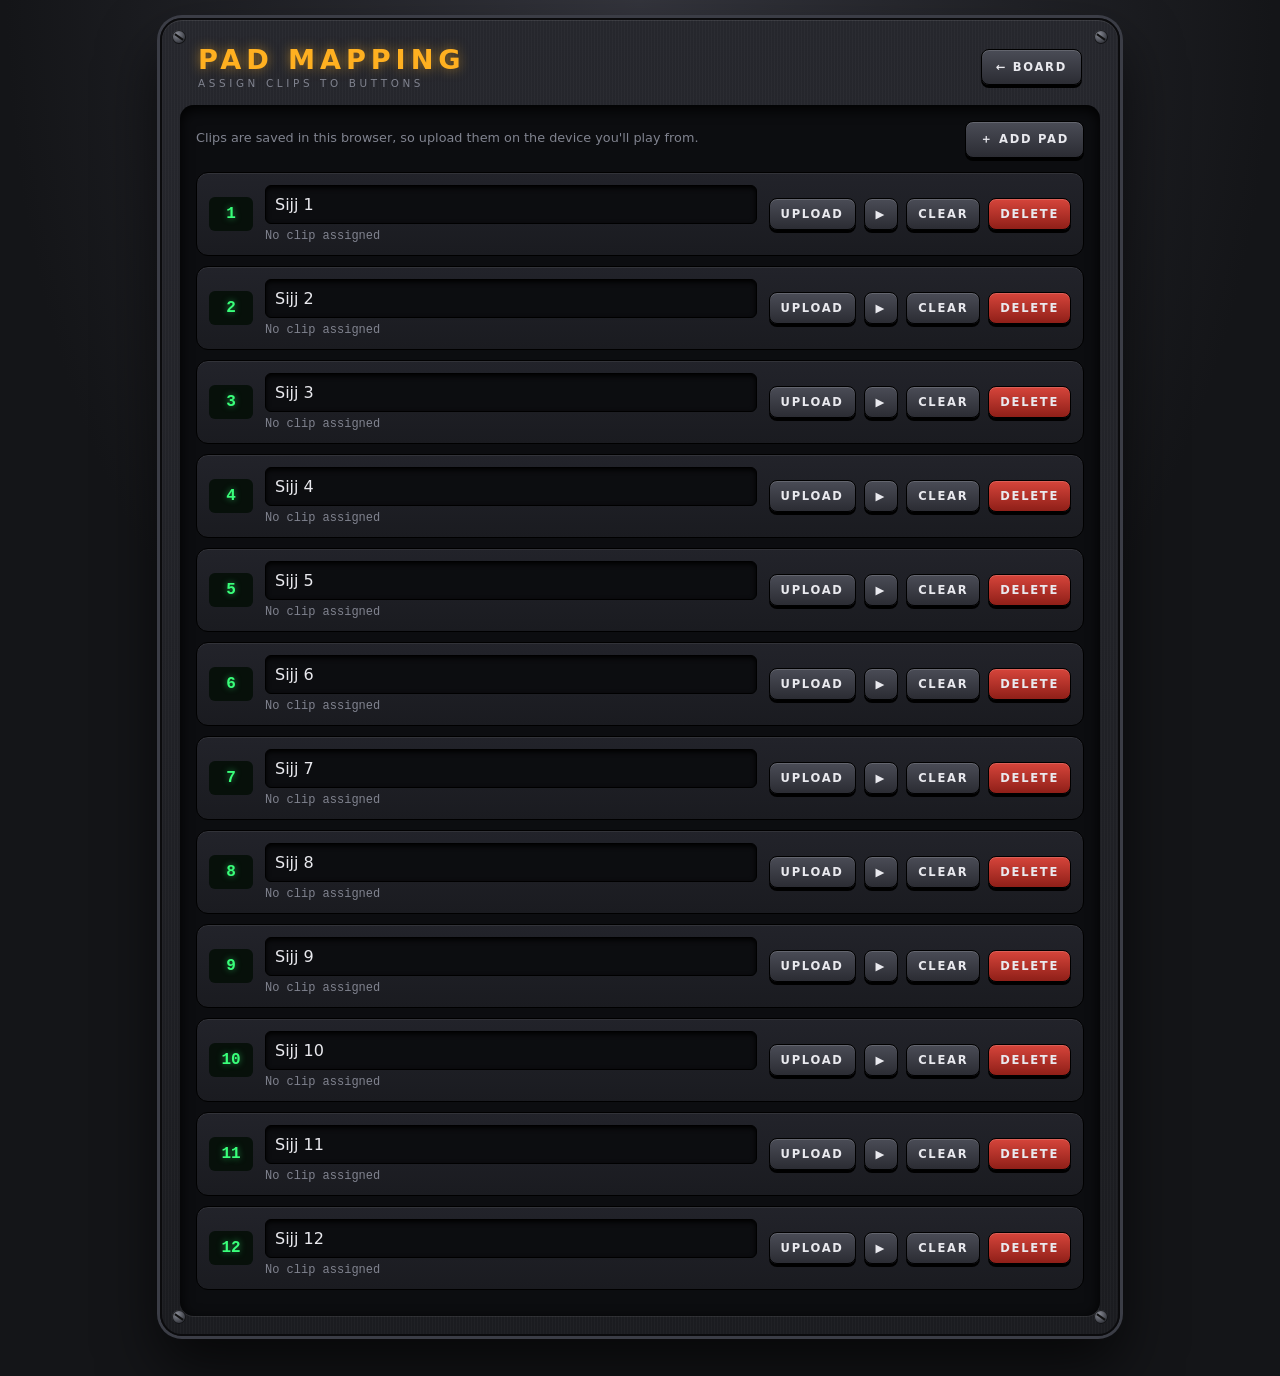
==== admin.html @ e49cce56 "Restyle as a hardware soundboard: rubber pads, LEDs, level meter, keyboard shortcuts Co-Authored-By:" ====
<!doctype html>
<html lang="en">
<head>
<meta charset="utf-8">
<meta name="viewport" content="width=device-width,initial-scale=1">
<title>Edit Sijj Soundboard</title>
<link rel="stylesheet" href="style.css">
</head>
<body>
<div class="deck">
  <i class="screw tl"></i><i class="screw tr"></i><i class="screw bl"></i><i class="screw br"></i>
  <div class="top">
    <div class="brand"><h1>Pad Mapping</h1><small>Assign clips to buttons</small></div>
    <div class="ctrl"><a class="btn-hw" href="index.html">← Board</a></div>
  </div>
  <div class="well">
    <div class="toolbar">
      <p class="note">Clips are saved in this browser, so upload them on the device you'll play from.</p>
      <button class="btn-hw" id="add">＋ Add pad</button>
    </div>
    <div id="list"></div>
  </div>
</div>
<script src="store.js"></script>
<script>
const list = document.getElementById('list');
let slots = [];
let previewing = null;

function render() {
  list.innerHTML = '';
  for (const slot of slots) {
    const row = document.createElement('div');
    row.className = 'row';
    row.innerHTML = `
      <div class="num">${slot.id}</div>
      <div><input type="text" value="" maxlength="30" placeholder="Button label">
        <div class="file"></div></div>
      <div class="actions">
        <label class="btn-hw">Upload<input type="file" accept="audio/*" hidden></label>
        <button class="btn-hw play">▶</button>
        <button class="btn-hw clear">Clear</button>
        <button class="btn-hw danger del">Delete</button>
      </div>`;
    const input = row.querySelector('input[type=text]');
    input.value = slot.label;
    row.querySelector('.file').textContent = slot.blob ? `🎵 ${slot.name}` : 'No clip assigned';
    input.onchange = () => { slot.label = input.value.trim() || `Sijj ${slot.id}`; saveSlot(slot); };
    row.querySelector('input[type=file]').onchange = async e => {
      const f = e.target.files[0];
      if (!f) return;
      slot.blob = f; slot.name = f.name;
      await saveSlot(slot);
      render();
    };
    row.querySelector('.play').onclick = () => {
      if (!slot.blob) return;
      previewing?.pause();
      previewing = new Audio(URL.createObjectURL(slot.blob));
      previewing.play();
    };
    row.querySelector('.clear').onclick = async () => { slot.blob = null; slot.name = ''; await saveSlot(slot); render(); };
    row.querySelector('.del').onclick = async () => {
      if (!confirm(`Delete button ${slot.id}?`)) return;
      await deleteSlot(slot.id);
      slots = slots.filter(s => s !== slot);
      render();
    };
    list.append(row);
  }
}

document.getElementById('add').onclick = async () => {
  const id = Math.max(0, ...slots.map(s => s.id)) + 1;
  const slot = { id, label: `Sijj ${id}`, name: '', blob: null };
  await saveSlot(slot);
  slots.push(slot);
  render();
};

getSlots().then(s => { slots = s; render(); });
</script>
</body>
</html>
---- style.css ----
:root {
  --chassis:#1b1c20; --chassis2:#26272d; --edge:#0b0b0d; --text:#e9e9ee; --muted:#80838f;
  --led:#ff3b30; --amber:#ffb020; --green:#39ff7a; --pad:#2d2f36;
}
* { box-sizing:border-box; -webkit-tap-highlight-color:transparent; }
body {
  margin:0; min-height:100vh; color:var(--text);
  font-family:"Futura","Trebuchet MS",system-ui,sans-serif;
  background:
    radial-gradient(ellipse at top,#34353d 0%,#141518 70%) fixed,
    #141518;
  padding:18px 14px 40px;
}
.deck {
  max-width:960px; margin:0 auto; border-radius:22px; padding:18px;
  background:
    repeating-linear-gradient(90deg,#ffffff06 0 1px,transparent 1px 3px),
    linear-gradient(180deg,var(--chassis2),var(--chassis));
  border:2px solid var(--edge);
  box-shadow:0 0 0 3px #3b3d46, 0 30px 60px #000a, inset 0 1px 0 #ffffff18;
  position:relative;
}
.screw { position:absolute; width:14px; height:14px; border-radius:50%;
  background:radial-gradient(circle at 35% 30%,#8a8d97,#33353c 70%); box-shadow:inset 0 0 0 1px #000a; }
.screw::after { content:""; position:absolute; left:2px; right:2px; top:6px; height:2px; background:#111; transform:rotate(35deg); }
.screw.tl{top:10px;left:10px} .screw.tr{top:10px;right:10px} .screw.bl{bottom:10px;left:10px} .screw.br{bottom:10px;right:10px}

.top { display:flex; align-items:center; gap:16px; flex-wrap:wrap; padding:6px 18px 16px; }
.brand { flex:1; min-width:200px; }
.brand h1 { margin:0; font-size:1.7rem; letter-spacing:.18em; text-transform:uppercase;
  color:var(--amber); text-shadow:0 0 12px #ffb02088; }
.brand small { display:block; color:var(--muted); letter-spacing:.35em; font-size:.65rem; margin-top:2px; text-transform:uppercase; }

.display { background:#07100a; border:2px solid #000; border-radius:8px; padding:8px 12px; min-width:210px;
  box-shadow:inset 0 0 14px #000, 0 1px 0 #ffffff18; font-family:"Courier New",monospace; color:var(--green);
  text-shadow:0 0 6px #39ff7a99; font-size:.85rem; }
.display .now { white-space:nowrap; overflow:hidden; text-overflow:ellipsis; max-width:240px; }
.meter { display:flex; gap:2px; margin-top:6px; height:10px; }
.meter i { flex:1; background:#12301c; border-radius:1px; transition:background .05s; }
.meter i.on { background:var(--green); box-shadow:0 0 6px var(--green); }
.meter i.on.warn { background:var(--amber); box-shadow:0 0 6px var(--amber); }
.meter i.on.hot { background:var(--led); box-shadow:0 0 6px var(--led); }

.ctrl { display:flex; gap:10px; }
.btn-hw, nav a, button.ghost {
  appearance:none; border:1px solid #000; border-radius:8px; color:var(--text); text-decoration:none; cursor:pointer;
  padding:10px 14px; font:inherit; font-size:.72rem; letter-spacing:.15em; text-transform:uppercase; font-weight:700;
  background:linear-gradient(180deg,#4a4c56,#2b2c33); box-shadow:0 3px 0 #000, inset 0 1px 0 #ffffff25;
}
.btn-hw:active, nav a:active, button.ghost:active { transform:translateY(3px); box-shadow:0 0 0 #000, inset 0 1px 0 #ffffff25; }
.btn-hw.stop { background:linear-gradient(180deg,#d6453b,#8f1f18); }

.well { background:#0c0d10; border-radius:14px; padding:16px; box-shadow:inset 0 4px 14px #000, 0 1px 0 #ffffff14; }
.grid { display:grid; grid-template-columns:repeat(auto-fill,minmax(130px,1fr)); gap:14px; }
.pad {
  position:relative; aspect-ratio:1; border-radius:14px; border:1px solid #000; cursor:pointer; color:#fff;
  display:flex; flex-direction:column; align-items:center; justify-content:center; gap:6px; padding:10px 8px;
  font:inherit; font-weight:700; font-size:.95rem; text-align:center; line-height:1.15; word-break:break-word;
  background:
    radial-gradient(circle at 50% 0%,#ffffff22,transparent 55%),
    linear-gradient(180deg,var(--c1,#4b4e5a),var(--c2,#2a2c33));
  box-shadow:0 7px 0 #000, 0 10px 14px #0008, inset 0 1px 0 #ffffff33, inset 0 -8px 14px #0005;
  transition:transform .05s, box-shadow .05s, filter .1s;
  text-shadow:0 1px 2px #000a;
}
.pad .key { position:absolute; top:7px; left:9px; font-size:.65rem; font-family:"Courier New",monospace; opacity:.7; letter-spacing:.05em; }
.pad .led { position:absolute; top:8px; right:9px; width:9px; height:9px; border-radius:50%; background:#3a0d0a; box-shadow:inset 0 0 2px #000; }
.pad.playing, .pad:active { transform:translateY(6px); box-shadow:0 1px 0 #000, 0 2px 6px #0008, inset 0 1px 0 #ffffff33, inset 0 -8px 14px #0005; filter:brightness(1.35); }
.pad.playing .led { background:var(--led); box-shadow:0 0 10px 2px var(--led); }
.pad:disabled { cursor:not-allowed; filter:grayscale(1) brightness(.55); }
.c0{--c1:#ff5a4f;--c2:#a3231b} .c1{--c1:#ffa63d;--c2:#b0600c} .c2{--c1:#ffe14d;--c2:#a58a07}
.c3{--c1:#4fe38a;--c2:#12803f} .c4{--c1:#4fc3ff;--c2:#0f6c9e} .c5{--c1:#8f7bff;--c2:#4130b0} .c6{--c1:#ff63c3;--c2:#a0176f}
.empty { text-align:center; color:var(--muted); padding:40px 10px; letter-spacing:.05em; }
.empty a { color:var(--amber); }

/* admin */
.row { display:grid; grid-template-columns:44px 1fr auto; gap:12px; align-items:center; padding:12px; margin-bottom:10px;
  background:linear-gradient(180deg,#22232a,#1a1b20); border:1px solid #000; border-radius:12px; box-shadow:inset 0 1px 0 #ffffff12; }
.row .num { font-family:"Courier New",monospace; color:var(--green); text-shadow:0 0 6px #39ff7a88; background:#07100a; border-radius:6px; padding:8px 0; text-align:center; font-weight:700; }
.row input[type=text] { width:100%; padding:9px; border-radius:6px; border:1px solid #000; background:#0c0d10; color:var(--text); font:inherit; box-shadow:inset 0 2px 5px #000; }
.row .file { font-size:.75rem; color:var(--muted); margin-top:5px; word-break:break-all; font-family:"Courier New",monospace; }
.row .actions { display:flex; gap:8px; flex-wrap:wrap; justify-content:flex-end; }
.row .actions button, .row .actions label { padding:8px 11px; }
.row .danger { background:linear-gradient(180deg,#d6453b,#8f1f18); }
.toolbar { display:flex; gap:10px; margin-bottom:14px; align-items:center; flex-wrap:wrap; }
.note { color:var(--muted); font-size:.8rem; margin:0 0 4px; flex:1; }
@media (max-width:520px){ .row{grid-template-columns:36px 1fr} .row .actions{grid-column:1/-1;justify-content:flex-start} .grid{grid-template-columns:repeat(3,1fr);gap:10px} .pad{font-size:.75rem} }
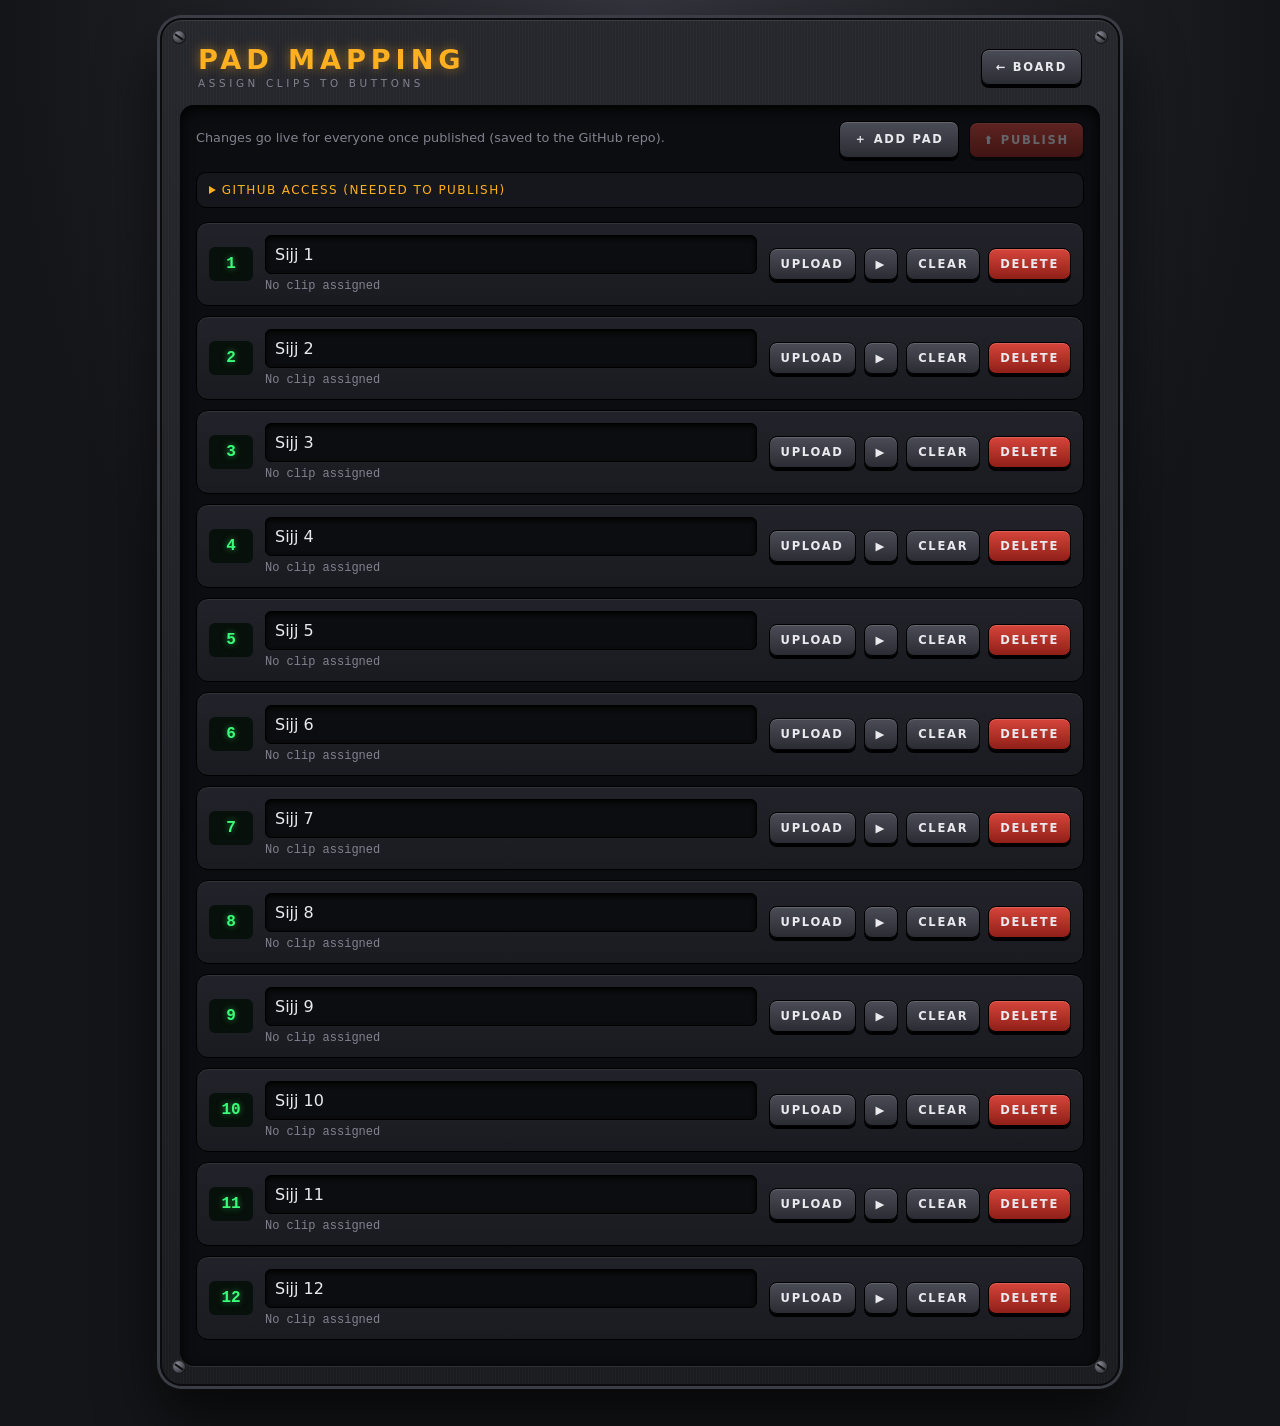
==== commit 4c695247: "Store clips in the repo so everyone shares them; publish from the admin page via GitHub API Co-Autho" ====
--- a/admin.html
+++ b/admin.html
@@ -15,17 +15,44 @@
   </div>
   <div class="well">
     <div class="toolbar">
-      <p class="note">Clips are saved in this browser, so upload them on the device you'll play from.</p>
+      <p class="note">Changes go live for everyone once published (saved to the GitHub repo).</p>
       <button class="btn-hw" id="add">＋ Add pad</button>
+      <button class="btn-hw stop" id="publish" disabled>⬆ Publish</button>
     </div>
+    <div id="status" class="note" style="margin-bottom:12px"></div>
+    <details class="auth"><summary>GitHub access (needed to publish)</summary>
+      <p class="note">Create a fine-grained token at github.com/settings/personal-access-tokens with access to this repo only and <b>Contents: read &amp; write</b>. It's stored only in this browser. Without it, nobody can change the board.</p>
+      <input type="text" id="repo" placeholder="owner/repo">
+      <input type="password" id="token" placeholder="github_pat_…" autocomplete="off">
+      <button class="btn-hw" id="save-auth">Save</button>
+    </details>
     <div id="list"></div>
   </div>
 </div>
-<script src="store.js"></script>
 <script>
-const list = document.getElementById('list');
-let slots = [];
+const DEFAULT_REPO = 'soubanq/soundboard';
+const $ = id => document.getElementById(id);
+const list = $('list');
+const status = $('status');
+let slots = [];          // working copy: { id, label, file, pending: File|null }
+let original = [];       // files currently in the repo
 let previewing = null;
+let dirty = false;
+
+const ls = {
+  get: k => { try { return localStorage.getItem(k); } catch { return null; } },
+  set: (k, v) => { try { localStorage.setItem(k, v); } catch {} },
+};
+$('token').value = ls.get('sijj-token') || '';
+$('repo').value = ls.get('sijj-repo') || DEFAULT_REPO;
+$('save-auth').onclick = () => {
+  ls.set('sijj-token', $('token').value.trim());
+  ls.set('sijj-repo', $('repo').value.trim());
+  say('Saved on this device.');
+};
+
+function say(msg, bad) { status.textContent = msg; status.style.color = bad ? '#ff6a5f' : 'var(--green)'; }
+function markDirty() { dirty = true; $('publish').disabled = false; say('Unpublished changes — hit Publish.'); }
 
 function render() {
   list.innerHTML = '';
@@ -34,7 +61,7 @@
     row.className = 'row';
     row.innerHTML = `
       <div class="num">${slot.id}</div>
-      <div><input type="text" value="" maxlength="30" placeholder="Button label">
+      <div><input type="text" maxlength="30" placeholder="Button label">
         <div class="file"></div></div>
       <div class="actions">
         <label class="btn-hw">Upload<input type="file" accept="audio/*" hidden></label>
@@ -44,41 +71,107 @@
       </div>`;
     const input = row.querySelector('input[type=text]');
     input.value = slot.label;
-    row.querySelector('.file').textContent = slot.blob ? `🎵 ${slot.name}` : 'No clip assigned';
-    input.onchange = () => { slot.label = input.value.trim() || `Sijj ${slot.id}`; saveSlot(slot); };
-    row.querySelector('input[type=file]').onchange = async e => {
+    row.querySelector('.file').textContent = slot.pending ? `🆕 ${slot.pending.name}` : slot.file ? `🎵 ${slot.file.split('/').pop()}` : 'No clip assigned';
+    input.onchange = () => { slot.label = input.value.trim() || `Sijj ${slot.id}`; markDirty(); };
+    row.querySelector('input[type=file]').onchange = e => {
       const f = e.target.files[0];
       if (!f) return;
-      slot.blob = f; slot.name = f.name;
-      await saveSlot(slot);
-      render();
+      slot.pending = f;
+      markDirty(); render();
     };
     row.querySelector('.play').onclick = () => {
-      if (!slot.blob) return;
+      const src = slot.pending ? URL.createObjectURL(slot.pending) : slot.file;
+      if (!src) return;
       previewing?.pause();
-      previewing = new Audio(URL.createObjectURL(slot.blob));
+      previewing = new Audio(src);
       previewing.play();
     };
-    row.querySelector('.clear').onclick = async () => { slot.blob = null; slot.name = ''; await saveSlot(slot); render(); };
-    row.querySelector('.del').onclick = async () => {
-      if (!confirm(`Delete button ${slot.id}?`)) return;
-      await deleteSlot(slot.id);
+    row.querySelector('.clear').onclick = () => { slot.pending = null; slot.file = null; markDirty(); render(); };
+    row.querySelector('.del').onclick = () => {
+      if (!confirm(`Delete pad ${slot.id}?`)) return;
       slots = slots.filter(s => s !== slot);
-      render();
+      markDirty(); render();
     };
     list.append(row);
   }
 }
 
-document.getElementById('add').onclick = async () => {
+$('add').onclick = () => {
   const id = Math.max(0, ...slots.map(s => s.id)) + 1;
-  const slot = { id, label: `Sijj ${id}`, name: '', blob: null };
-  await saveSlot(slot);
-  slots.push(slot);
-  render();
+  slots.push({ id, label: `Sijj ${id}`, file: null, pending: null });
+  markDirty(); render();
 };
 
-getSlots().then(s => { slots = s; render(); });
+// ---- GitHub publishing ----
+const api = async (method, path, body) => {
+  const repo = $('repo').value.trim();
+  const res = await fetch(`https://api.github.com/repos/${repo}${path && "/" + path}`, {
+    method,
+    headers: { Authorization: `Bearer ${$('token').value.trim()}`, Accept: 'application/vnd.github+json', 'Content-Type': 'application/json' },
+    body: body && JSON.stringify(body),
+  });
+  if (!res.ok) throw new Error(`${method} ${path}: ${res.status} ${(await res.json().catch(() => ({}))).message || ''}`);
+  return res.json();
+};
+
+const toBase64 = file => new Promise((resolve, reject) => {
+  const r = new FileReader();
+  r.onload = () => resolve(r.result.split(',')[1]);
+  r.onerror = reject;
+  r.readAsDataURL(file);
+});
+
+const safeName = n => n.toLowerCase().replace(/[^a-z0-9.]+/g, '-').replace(/^-+|-+$/g, '') || 'clip';
+
+$('publish').onclick = async () => {
+  if (!$('token').value.trim()) return say('Add a GitHub token first (see the box above).', true);
+  $('publish').disabled = true;
+  try {
+    const { default_branch: branch } = await api('GET', '');
+    const ref = `?ref=${encodeURIComponent(branch)}`;
+
+    for (const slot of slots) {
+      if (!slot.pending) continue;
+      say(`Uploading ${slot.pending.name}…`);
+      const path = `clips/${slot.id}-${Date.now()}-${safeName(slot.pending.name)}`;
+      await api('PUT', `contents/${path}`, { message: `Add clip for pad ${slot.id}`, content: await toBase64(slot.pending), branch });
+      slot.file = path;
+      slot.pending = null;
+    }
+
+    const keep = new Set(slots.map(s => s.file).filter(Boolean));
+    for (const file of original.filter(f => !keep.has(f))) {
+      say(`Removing ${file}…`);
+      const { sha } = await api('GET', `contents/${file}${ref}`).catch(() => ({}));
+      if (sha) await api('DELETE', `contents/${file}`, { message: `Remove ${file}`, sha, branch });
+    }
+
+    say('Saving mapping…');
+    const current = await api('GET', `contents/clips.json${ref}`);
+    const json = JSON.stringify({ slots: slots.map(({ id, label, file }) => ({ id, label, file })) }, null, 2) + '\n';
+    await api('PUT', 'contents/clips.json', {
+      message: 'Update soundboard mapping',
+      content: btoa(unescape(encodeURIComponent(json))),
+      sha: current.sha, branch,
+    });
+
+    original = [...keep];
+    dirty = false;
+    render();
+    say('Published! The site redeploys in about a minute, then everyone sees the change.');
+  } catch (err) {
+    say(err.message, true);
+    $('publish').disabled = false;
+  }
+};
+
+addEventListener('beforeunload', e => { if (dirty) e.preventDefault(); });
+
+fetch('clips.json', { cache: 'no-store' }).then(r => r.json()).then(j => {
+  slots = j.slots.map(s => ({ ...s, pending: null }));
+  original = slots.map(s => s.file).filter(Boolean);
+  render();
+}).catch(() => say('Could not load clips.json', true));
 </script>
 </body>
 </html>
--- a/style.css
+++ b/style.css
@@ -85,3 +85,7 @@
 .toolbar { display:flex; gap:10px; margin-bottom:14px; align-items:center; flex-wrap:wrap; }
 .note { color:var(--muted); font-size:.8rem; margin:0 0 4px; flex:1; }
 @media (max-width:520px){ .row{grid-template-columns:36px 1fr} .row .actions{grid-column:1/-1;justify-content:flex-start} .grid{grid-template-columns:repeat(3,1fr);gap:10px} .pad{font-size:.75rem} }
+.auth { margin-bottom:14px; background:#16171c; border:1px solid #000; border-radius:10px; padding:10px 12px; }
+.auth summary { cursor:pointer; font-size:.75rem; letter-spacing:.12em; text-transform:uppercase; color:var(--amber); }
+.auth input { width:100%; margin:6px 0; padding:9px; border-radius:6px; border:1px solid #000; background:#0c0d10; color:var(--text); font:inherit; }
+.btn-hw[disabled] { opacity:.4; cursor:not-allowed; }
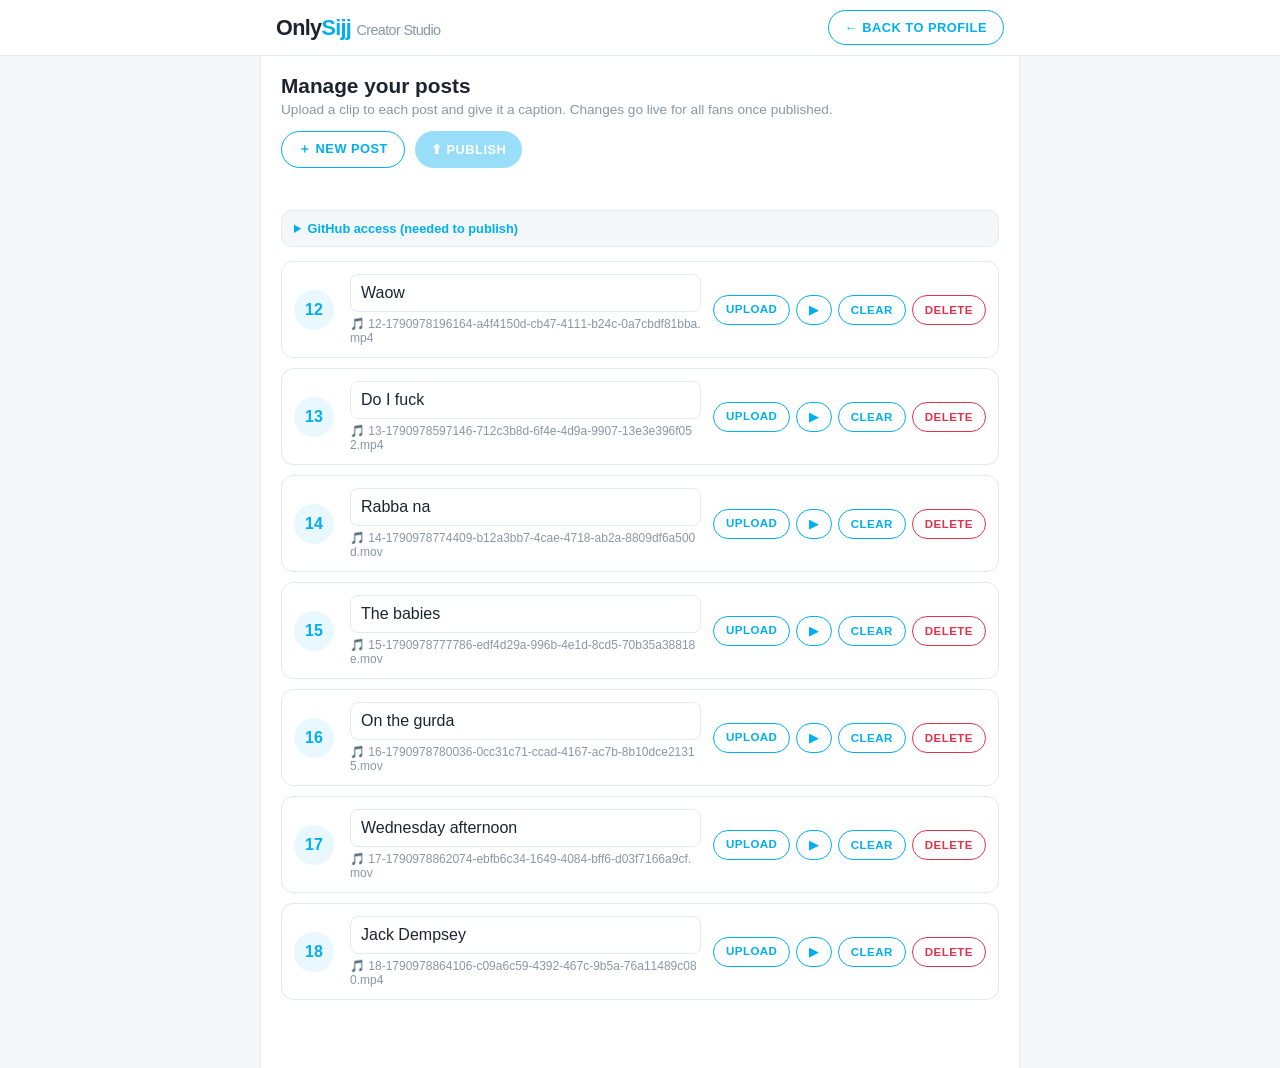
==== commit 391db036: "Reskin as OnlySijj: creator profile page with posts grid and Creator Studio admin Co-Authored-By: Cl" ====
--- a/admin.html
+++ b/admin.html
@@ -3,33 +3,37 @@
 <head>
 <meta charset="utf-8">
 <meta name="viewport" content="width=device-width,initial-scale=1">
-<title>Edit Sijj Soundboard</title>
+<title>Creator Studio · OnlySijj</title>
 <link rel="stylesheet" href="style.css">
 </head>
 <body>
-<div class="deck">
-  <i class="screw tl"></i><i class="screw tr"></i><i class="screw bl"></i><i class="screw br"></i>
-  <div class="top">
-    <div class="brand"><h1>Pad Mapping</h1><small>Assign clips to buttons</small></div>
-    <div class="ctrl"><a class="btn-hw" href="index.html">← Board</a></div>
-  </div>
-  <div class="well">
+<div class="topbar"><div class="topbar-inner">
+  <a class="logo" href="./">Only<b>Sijj</b> <span style="font-weight:500;color:var(--muted);font-size:.9rem">Creator Studio</span></a>
+  <a class="pill ghost" href="index.html">← Back to profile</a>
+</div></div>
+<main>
+  <div class="studio">
+    <h2>Manage your posts</h2>
+    <p class="note">Upload a clip to each post and give it a caption. Changes go live for all fans once published.</p>
     <div class="toolbar">
-      <p class="note">Changes go live for everyone once published (saved to the GitHub repo).</p>
-      <button class="btn-hw" id="add">＋ Add pad</button>
-      <button class="btn-hw stop" id="publish" disabled>⬆ Publish</button>
+      <button class="pill ghost" id="add">＋ New post</button>
+      <button class="pill" id="publish" disabled>⬆ Publish</button>
     </div>
-    <div id="status" class="note" style="margin-bottom:12px"></div>
+    <div id="status"></div>
     <details class="auth"><summary>GitHub access (needed to publish)</summary>
-      <p class="note">Create a fine-grained token at github.com/settings/personal-access-tokens with access to this repo only and <b>Contents: read &amp; write</b>. It's stored only in this browser. Without it, nobody can change the board.</p>
+      <p class="note">Create a fine-grained token at github.com/settings/personal-access-tokens with access to this repo only and <b>Contents: read &amp; write</b>. It's stored only in this browser.</p>
       <input type="text" id="repo" placeholder="owner/repo">
       <input type="password" id="token" placeholder="github_pat_…" autocomplete="off">
-      <button class="btn-hw" id="save-auth">Save</button>
+      <button class="pill" id="save-auth">Save</button>
     </details>
     <div id="list"></div>
   </div>
-</div>
+</main>
+<script src="config.js"></script>
 <script>
+const WORKER = (window.SIJJ_WORKER || '').replace(/\/$/, '');
+const ON_WORKER = !!WORKER && location.origin === WORKER;
+if (WORKER && !ON_WORKER) location.replace(WORKER + '/admin.html');
 const DEFAULT_REPO = 'soubanq/soundboard';
 const $ = id => document.getElementById(id);
 const list = $('list');
@@ -64,10 +68,10 @@
       <div><input type="text" maxlength="30" placeholder="Button label">
         <div class="file"></div></div>
       <div class="actions">
-        <label class="btn-hw">Upload<input type="file" accept="audio/*" hidden></label>
-        <button class="btn-hw play">▶</button>
-        <button class="btn-hw clear">Clear</button>
-        <button class="btn-hw danger del">Delete</button>
+        <label class="pill ghost">Upload<input type="file" accept="audio/*" hidden></label>
+        <button class="pill ghost play">▶</button>
+        <button class="pill ghost clear">Clear</button>
+        <button class="pill danger del">Delete</button>
       </div>`;
     const input = row.querySelector('input[type=text]');
     input.value = slot.label;
@@ -105,9 +109,11 @@
 // ---- GitHub publishing ----
 const api = async (method, path, body) => {
   const repo = $('repo').value.trim();
-  const res = await fetch(`https://api.github.com/repos/${repo}${path && "/" + path}`, {
+  // On the Worker, the browser's sijj login covers these calls and the Worker adds the GitHub token.
+  const url = ON_WORKER ? `/gh${path && '/' + path}` : `https://api.github.com/repos/${repo}${path && '/' + path}`;
+  const res = await fetch(url, {
     method,
-    headers: { Authorization: `Bearer ${$('token').value.trim()}`, Accept: 'application/vnd.github+json', 'Content-Type': 'application/json' },
+    headers: { ...(ON_WORKER ? {} : { Authorization: `Bearer ${$('token').value.trim()}` }), Accept: 'application/vnd.github+json', 'Content-Type': 'application/json' },
     body: body && JSON.stringify(body),
   });
   if (!res.ok) throw new Error(`${method} ${path}: ${res.status} ${(await res.json().catch(() => ({}))).message || ''}`);
@@ -124,7 +130,7 @@
 const safeName = n => n.toLowerCase().replace(/[^a-z0-9.]+/g, '-').replace(/^-+|-+$/g, '') || 'clip';
 
 $('publish').onclick = async () => {
-  if (!$('token').value.trim()) return say('Add a GitHub token first (see the box above).', true);
+  if (!ON_WORKER && !$('token').value.trim()) return say('Add a GitHub token first (see the box above).', true);
   $('publish').disabled = true;
   try {
     const { default_branch: branch } = await api('GET', '');
@@ -167,11 +173,16 @@
 
 addEventListener('beforeunload', e => { if (dirty) e.preventDefault(); });
 
-fetch('clips.json', { cache: 'no-store' }).then(r => r.json()).then(j => {
+// Via the Worker, read the mapping straight from GitHub so it is never stale after a publish.
+const loadMapping = ON_WORKER
+  ? api('GET', 'contents/clips.json').then(f => JSON.parse(decodeURIComponent(escape(atob(f.content.replace(/\n/g, ''))))))
+  : fetch('clips.json', { cache: 'no-store' }).then(r => r.json());
+loadMapping.then(j => {
   slots = j.slots.map(s => ({ ...s, pending: null }));
   original = slots.map(s => s.file).filter(Boolean);
   render();
-}).catch(() => say('Could not load clips.json', true));
+}).catch(err => say('Could not load clips.json: ' + err.message, true));
+if (ON_WORKER) document.querySelector('details.auth').hidden = true;
 </script>
 </body>
 </html>
--- a/style.css
+++ b/style.css
@@ -1,91 +1,85 @@
 :root {
-  --chassis:#1b1c20; --chassis2:#26272d; --edge:#0b0b0d; --text:#e9e9ee; --muted:#80838f;
-  --led:#ff3b30; --amber:#ffb020; --green:#39ff7a; --pad:#2d2f36;
+  --blue:#00aff0; --blue-dark:#0090cc; --bg:#f4f7fa; --card:#fff; --text:#1d2430; --muted:#8a96a3; --line:#e4e9ef; --heart:#ff4d6d;
 }
 * { box-sizing:border-box; -webkit-tap-highlight-color:transparent; }
-body {
-  margin:0; min-height:100vh; color:var(--text);
-  font-family:"Futura","Trebuchet MS",system-ui,sans-serif;
-  background:
-    radial-gradient(ellipse at top,#34353d 0%,#141518 70%) fixed,
-    #141518;
-  padding:18px 14px 40px;
-}
-.deck {
-  max-width:960px; margin:0 auto; border-radius:22px; padding:18px;
-  background:
-    repeating-linear-gradient(90deg,#ffffff06 0 1px,transparent 1px 3px),
-    linear-gradient(180deg,var(--chassis2),var(--chassis));
-  border:2px solid var(--edge);
-  box-shadow:0 0 0 3px #3b3d46, 0 30px 60px #000a, inset 0 1px 0 #ffffff18;
-  position:relative;
-}
-.screw { position:absolute; width:14px; height:14px; border-radius:50%;
-  background:radial-gradient(circle at 35% 30%,#8a8d97,#33353c 70%); box-shadow:inset 0 0 0 1px #000a; }
-.screw::after { content:""; position:absolute; left:2px; right:2px; top:6px; height:2px; background:#111; transform:rotate(35deg); }
-.screw.tl{top:10px;left:10px} .screw.tr{top:10px;right:10px} .screw.bl{bottom:10px;left:10px} .screw.br{bottom:10px;right:10px}
+body { margin:0; background:var(--bg); color:var(--text); font-family:-apple-system,"Segoe UI",Roboto,Helvetica,Arial,sans-serif; min-height:100vh; }
+a { color:inherit; }
 
-.top { display:flex; align-items:center; gap:16px; flex-wrap:wrap; padding:6px 18px 16px; }
-.brand { flex:1; min-width:200px; }
-.brand h1 { margin:0; font-size:1.7rem; letter-spacing:.18em; text-transform:uppercase;
-  color:var(--amber); text-shadow:0 0 12px #ffb02088; }
-.brand small { display:block; color:var(--muted); letter-spacing:.35em; font-size:.65rem; margin-top:2px; text-transform:uppercase; }
+.topbar { position:sticky; top:0; z-index:10; background:#fff; border-bottom:1px solid var(--line); }
+.topbar-inner { max-width:760px; margin:0 auto; padding:10px 16px; display:flex; align-items:center; gap:12px; }
+.logo { font-weight:800; font-size:1.35rem; letter-spacing:-.03em; color:var(--text); text-decoration:none; flex:1; }
+.logo b { color:var(--blue); }
+.pill { border:none; cursor:pointer; text-decoration:none; font:inherit; font-size:.8rem; font-weight:700; letter-spacing:.04em; text-transform:uppercase;
+  padding:9px 16px; border-radius:999px; background:var(--blue); color:#fff; display:inline-block; }
+.pill:hover { background:var(--blue-dark); }
+.pill.ghost { background:#fff; color:var(--blue); border:1.5px solid var(--blue); }
+.pill.ghost:hover { background:#e9f8ff; }
+.pill[disabled] { opacity:.4; cursor:not-allowed; }
+.pill.danger { background:#fff; color:#e0334c; border:1.5px solid #e0334c; }
 
-.display { background:#07100a; border:2px solid #000; border-radius:8px; padding:8px 12px; min-width:210px;
-  box-shadow:inset 0 0 14px #000, 0 1px 0 #ffffff18; font-family:"Courier New",monospace; color:var(--green);
-  text-shadow:0 0 6px #39ff7a99; font-size:.85rem; }
-.display .now { white-space:nowrap; overflow:hidden; text-overflow:ellipsis; max-width:240px; }
-.meter { display:flex; gap:2px; margin-top:6px; height:10px; }
-.meter i { flex:1; background:#12301c; border-radius:1px; transition:background .05s; }
-.meter i.on { background:var(--green); box-shadow:0 0 6px var(--green); }
-.meter i.on.warn { background:var(--amber); box-shadow:0 0 6px var(--amber); }
-.meter i.on.hot { background:var(--led); box-shadow:0 0 6px var(--led); }
+main { max-width:760px; margin:0 auto; background:#fff; border-left:1px solid var(--line); border-right:1px solid var(--line); min-height:100vh; padding-bottom:40px; }
+.cover { height:170px; background:
+  radial-gradient(circle at 20% 30%,#7be0ff 0,transparent 45%),
+  radial-gradient(circle at 80% 70%,#0090cc 0,transparent 55%),
+  linear-gradient(120deg,#00aff0,#5c6bff); position:relative; }
+.cover .live { position:absolute; top:12px; right:12px; background:#0009; color:#fff; font-size:.7rem; font-weight:700; letter-spacing:.08em; padding:5px 10px; border-radius:6px; }
+.cover .live i { display:inline-block; width:8px; height:8px; border-radius:50%; background:#777; margin-right:6px; }
+.cover .live.on i { background:#ff3b30; box-shadow:0 0 8px #ff3b30; animation:blink 1s infinite; }
+@keyframes blink { 50% { opacity:.35 } }
 
-.ctrl { display:flex; gap:10px; }
-.btn-hw, nav a, button.ghost {
-  appearance:none; border:1px solid #000; border-radius:8px; color:var(--text); text-decoration:none; cursor:pointer;
-  padding:10px 14px; font:inherit; font-size:.72rem; letter-spacing:.15em; text-transform:uppercase; font-weight:700;
-  background:linear-gradient(180deg,#4a4c56,#2b2c33); box-shadow:0 3px 0 #000, inset 0 1px 0 #ffffff25;
-}
-.btn-hw:active, nav a:active, button.ghost:active { transform:translateY(3px); box-shadow:0 0 0 #000, inset 0 1px 0 #ffffff25; }
-.btn-hw.stop { background:linear-gradient(180deg,#d6453b,#8f1f18); }
+.profile { padding:0 20px 16px; position:relative; }
+.avatar { width:104px; height:104px; border-radius:50%; margin-top:-52px; border:4px solid #fff; background:linear-gradient(135deg,#ffd36b,#ff7a59); display:flex; align-items:center; justify-content:center; font-size:3rem; font-weight:800; color:#fff; box-shadow:0 2px 8px #0002; }
+.profile h1 { margin:10px 0 0; font-size:1.4rem; display:flex; align-items:center; gap:6px; }
+.badge { width:20px; height:20px; border-radius:50%; background:var(--blue); color:#fff; font-size:.7rem; display:inline-flex; align-items:center; justify-content:center; }
+.handle { color:var(--muted); font-size:.9rem; margin:2px 0 10px; }
+.bio { margin:0 0 14px; line-height:1.45; }
+.stats { display:flex; gap:22px; color:var(--muted); font-size:.85rem; margin-bottom:16px; }
+.stats b { color:var(--text); font-size:1rem; display:block; }
+.sub { display:flex; gap:10px; align-items:center; flex-wrap:wrap; }
+.sub .pill { flex:1; text-align:center; padding:13px 16px; font-size:.85rem; }
+.sub .price { color:var(--muted); font-size:.8rem; width:100%; }
 
-.well { background:#0c0d10; border-radius:14px; padding:16px; box-shadow:inset 0 4px 14px #000, 0 1px 0 #ffffff14; }
-.grid { display:grid; grid-template-columns:repeat(auto-fill,minmax(130px,1fr)); gap:14px; }
-.pad {
-  position:relative; aspect-ratio:1; border-radius:14px; border:1px solid #000; cursor:pointer; color:#fff;
-  display:flex; flex-direction:column; align-items:center; justify-content:center; gap:6px; padding:10px 8px;
-  font:inherit; font-weight:700; font-size:.95rem; text-align:center; line-height:1.15; word-break:break-word;
-  background:
-    radial-gradient(circle at 50% 0%,#ffffff22,transparent 55%),
-    linear-gradient(180deg,var(--c1,#4b4e5a),var(--c2,#2a2c33));
-  box-shadow:0 7px 0 #000, 0 10px 14px #0008, inset 0 1px 0 #ffffff33, inset 0 -8px 14px #0005;
-  transition:transform .05s, box-shadow .05s, filter .1s;
-  text-shadow:0 1px 2px #000a;
-}
-.pad .key { position:absolute; top:7px; left:9px; font-size:.65rem; font-family:"Courier New",monospace; opacity:.7; letter-spacing:.05em; }
-.pad .led { position:absolute; top:8px; right:9px; width:9px; height:9px; border-radius:50%; background:#3a0d0a; box-shadow:inset 0 0 2px #000; }
-.pad.playing, .pad:active { transform:translateY(6px); box-shadow:0 1px 0 #000, 0 2px 6px #0008, inset 0 1px 0 #ffffff33, inset 0 -8px 14px #0005; filter:brightness(1.35); }
-.pad.playing .led { background:var(--led); box-shadow:0 0 10px 2px var(--led); }
-.pad:disabled { cursor:not-allowed; filter:grayscale(1) brightness(.55); }
-.c0{--c1:#ff5a4f;--c2:#a3231b} .c1{--c1:#ffa63d;--c2:#b0600c} .c2{--c1:#ffe14d;--c2:#a58a07}
-.c3{--c1:#4fe38a;--c2:#12803f} .c4{--c1:#4fc3ff;--c2:#0f6c9e} .c5{--c1:#8f7bff;--c2:#4130b0} .c6{--c1:#ff63c3;--c2:#a0176f}
-.empty { text-align:center; color:var(--muted); padding:40px 10px; letter-spacing:.05em; }
-.empty a { color:var(--amber); }
+.tabs { display:flex; border-top:1px solid var(--line); border-bottom:1px solid var(--line); }
+.tabs span { flex:1; text-align:center; padding:13px 0; font-size:.8rem; font-weight:700; letter-spacing:.06em; color:var(--muted); }
+.tabs span.on { color:var(--blue); box-shadow:inset 0 -3px 0 var(--blue); }
 
-/* admin */
-.row { display:grid; grid-template-columns:44px 1fr auto; gap:12px; align-items:center; padding:12px; margin-bottom:10px;
-  background:linear-gradient(180deg,#22232a,#1a1b20); border:1px solid #000; border-radius:12px; box-shadow:inset 0 1px 0 #ffffff12; }
-.row .num { font-family:"Courier New",monospace; color:var(--green); text-shadow:0 0 6px #39ff7a88; background:#07100a; border-radius:6px; padding:8px 0; text-align:center; font-weight:700; }
-.row input[type=text] { width:100%; padding:9px; border-radius:6px; border:1px solid #000; background:#0c0d10; color:var(--text); font:inherit; box-shadow:inset 0 2px 5px #000; }
-.row .file { font-size:.75rem; color:var(--muted); margin-top:5px; word-break:break-all; font-family:"Courier New",monospace; }
-.row .actions { display:flex; gap:8px; flex-wrap:wrap; justify-content:flex-end; }
-.row .actions button, .row .actions label { padding:8px 11px; }
-.row .danger { background:linear-gradient(180deg,#d6453b,#8f1f18); }
-.toolbar { display:flex; gap:10px; margin-bottom:14px; align-items:center; flex-wrap:wrap; }
-.note { color:var(--muted); font-size:.8rem; margin:0 0 4px; flex:1; }
-@media (max-width:520px){ .row{grid-template-columns:36px 1fr} .row .actions{grid-column:1/-1;justify-content:flex-start} .grid{grid-template-columns:repeat(3,1fr);gap:10px} .pad{font-size:.75rem} }
-.auth { margin-bottom:14px; background:#16171c; border:1px solid #000; border-radius:10px; padding:10px 12px; }
-.auth summary { cursor:pointer; font-size:.75rem; letter-spacing:.12em; text-transform:uppercase; color:var(--amber); }
-.auth input { width:100%; margin:6px 0; padding:9px; border-radius:6px; border:1px solid #000; background:#0c0d10; color:var(--text); font:inherit; }
-.btn-hw[disabled] { opacity:.4; cursor:not-allowed; }
+.grid { display:grid; grid-template-columns:repeat(auto-fill,minmax(150px,1fr)); gap:3px; padding:3px; }
+.pad { position:relative; aspect-ratio:1; border:none; padding:0; cursor:pointer; overflow:hidden; color:#fff; font:inherit; text-align:left;
+  background:linear-gradient(145deg,var(--c1,#00aff0),var(--c2,#5c6bff)); }
+.pad::before { content:""; position:absolute; inset:0; background:radial-gradient(circle at 30% 20%,#ffffff40,transparent 55%); }
+.pad .play { position:absolute; top:50%; left:50%; transform:translate(-50%,-60%); width:54px; height:54px; border-radius:50%; background:#0006; backdrop-filter:blur(4px); display:flex; align-items:center; justify-content:center; font-size:1.3rem; transition:transform .1s; }
+.pad .lbl { position:absolute; left:0; right:0; bottom:0; padding:26px 10px 8px; background:linear-gradient(transparent,#000a); font-weight:700; font-size:.9rem; line-height:1.15; word-break:break-word; }
+.pad .meta { display:flex; gap:10px; font-size:.7rem; font-weight:600; opacity:.9; margin-top:3px; }
+.pad .key { position:absolute; top:7px; left:8px; font-size:.65rem; font-weight:700; background:#0006; padding:2px 6px; border-radius:4px; }
+.pad .price { position:absolute; top:7px; right:8px; font-size:.65rem; font-weight:700; background:var(--blue); padding:2px 7px; border-radius:999px; }
+.pad:hover .play { transform:translate(-50%,-60%) scale(1.1); }
+.pad.playing .play { background:#ff3b30cc; animation:pulse .8s infinite; }
+.pad.playing { filter:brightness(1.1); }
+@keyframes pulse { 50% { transform:translate(-50%,-60%) scale(1.15) } }
+.pad:active { filter:brightness(.9); }
+.pad:disabled { cursor:not-allowed; background:#cfd6de; }
+.pad:disabled .play { background:#0003; }
+.pad:disabled::after { content:"🔒 Coming soon"; position:absolute; inset:auto 0 40px 0; text-align:center; font-size:.75rem; font-weight:700; }
+.pad:disabled .play { display:none; }
+.c0{--c1:#ff7a59;--c2:#ff3d77} .c1{--c1:#ffc14d;--c2:#ff7a1a} .c2{--c1:#6be3a4;--c2:#12a37a} .c3{--c1:#00c6ff;--c2:#0072ff} .c4{--c1:#a77bff;--c2:#5a3df0} .c5{--c1:#ff8fd8;--c2:#c13bd1} .c6{--c1:#3ee0d0;--c2:#2377ff}
+.empty { text-align:center; color:var(--muted); padding:50px 16px; }
+.empty a { color:var(--blue); font-weight:700; }
+.footer { text-align:center; color:var(--muted); font-size:.72rem; padding:18px 16px 0; }
+
+/* creator studio (admin) */
+.studio { padding:18px 20px; }
+.studio h2 { margin:0 0 4px; font-size:1.3rem; }
+.studio .note { color:var(--muted); font-size:.85rem; margin:0 0 14px; }
+.toolbar { display:flex; gap:10px; margin-bottom:14px; flex-wrap:wrap; }
+#status { font-size:.85rem; font-weight:600; margin-bottom:12px; min-height:1.2em; }
+.row { display:grid; grid-template-columns:44px 1fr auto; gap:12px; align-items:center; padding:12px; margin-bottom:10px; background:#fff; border:1px solid var(--line); border-radius:12px; }
+.row .num { background:#e9f8ff; color:var(--blue); border-radius:50%; width:40px; height:40px; display:flex; align-items:center; justify-content:center; font-weight:800; }
+.row input[type=text] { width:100%; padding:9px 10px; border-radius:8px; border:1.5px solid var(--line); font:inherit; color:var(--text); }
+.row input[type=text]:focus { outline:none; border-color:var(--blue); }
+.row .file { font-size:.75rem; color:var(--muted); margin-top:5px; word-break:break-all; }
+.row .actions { display:flex; gap:6px; flex-wrap:wrap; justify-content:flex-end; }
+.row .pill { padding:7px 12px; font-size:.72rem; }
+.auth { margin-bottom:14px; background:var(--bg); border:1px solid var(--line); border-radius:10px; padding:10px 12px; }
+.auth summary { cursor:pointer; font-size:.8rem; font-weight:700; color:var(--blue); }
+.auth input { width:100%; margin:6px 0; padding:9px; border-radius:8px; border:1.5px solid var(--line); font:inherit; }
+@media (max-width:520px){ .row{grid-template-columns:36px 1fr} .row .actions{grid-column:1/-1;justify-content:flex-start} .grid{grid-template-columns:repeat(2,1fr)} }
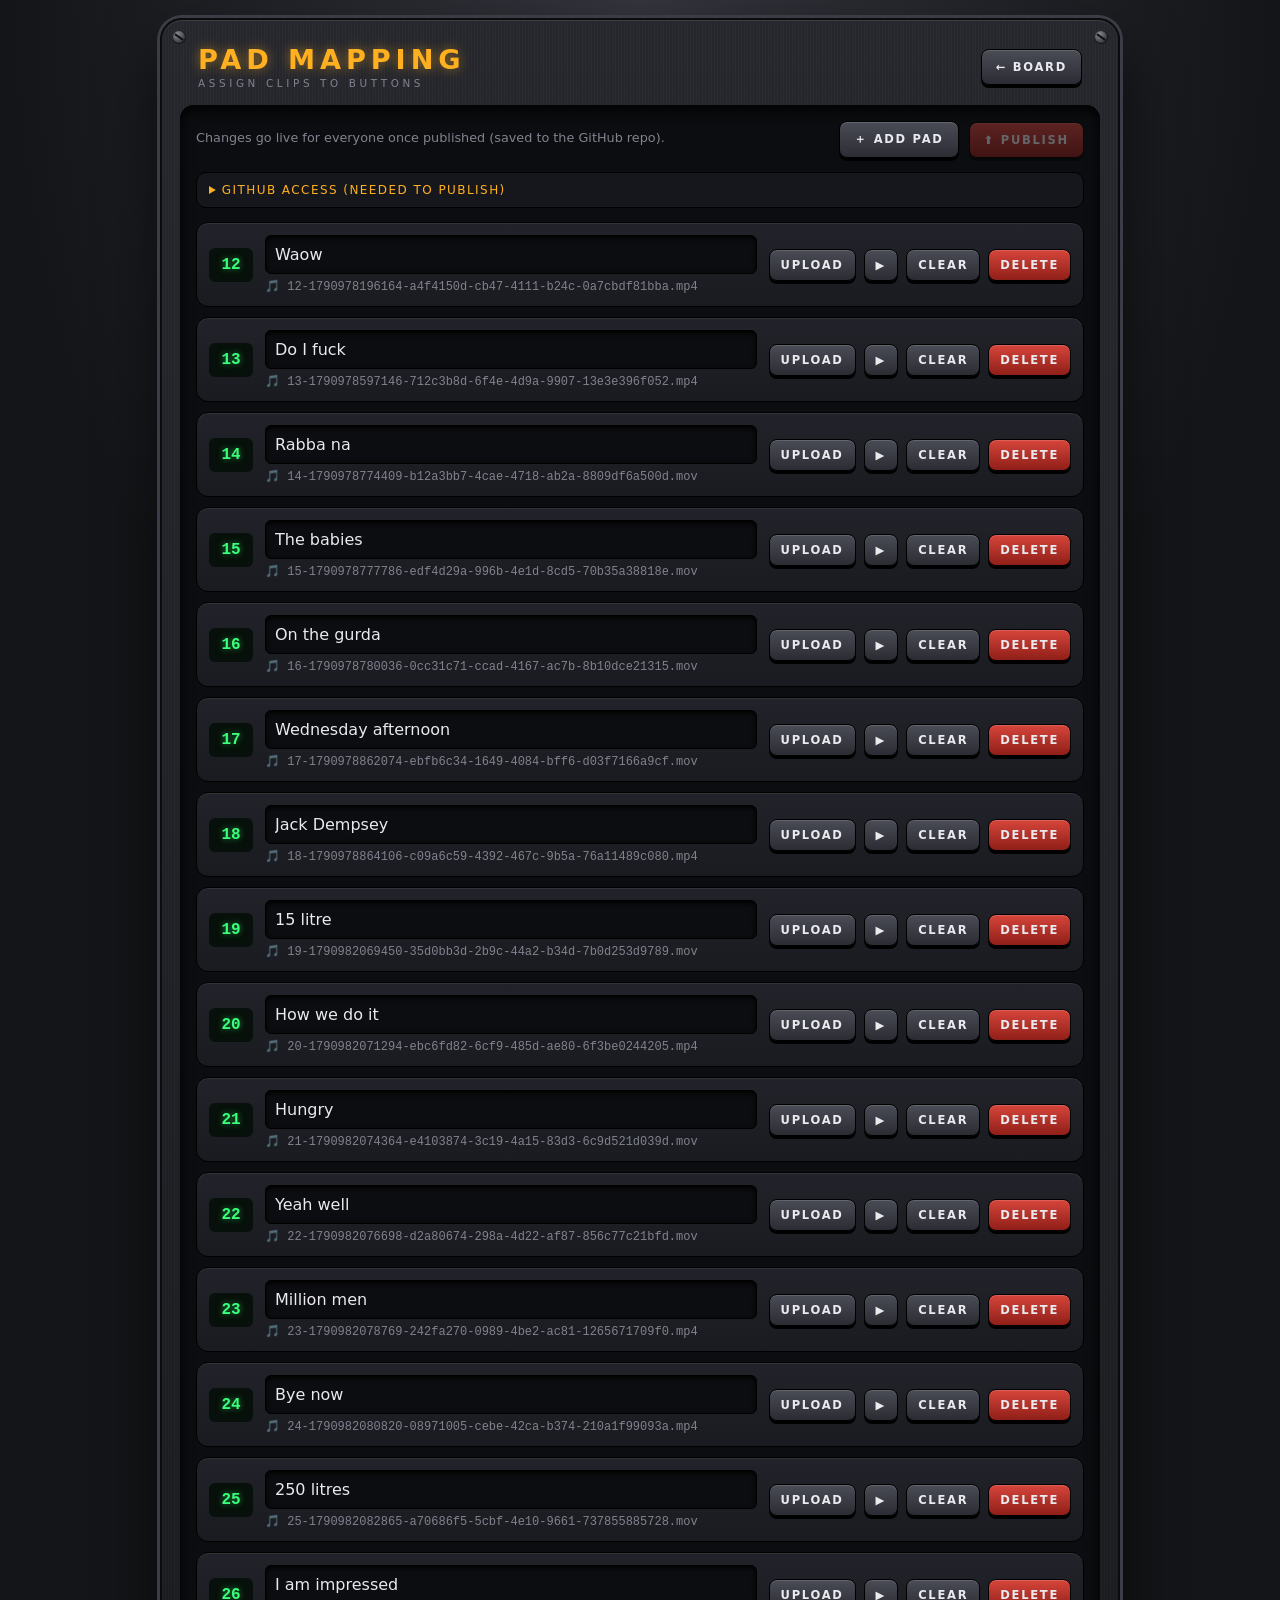
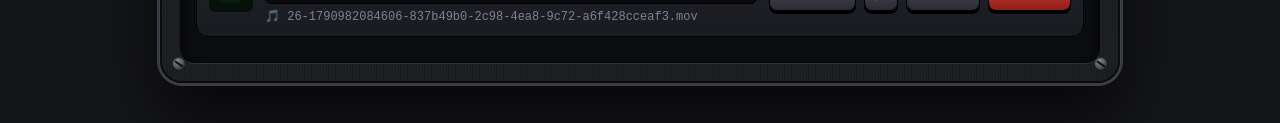
==== commit d058e4b4: "Revert OnlySijj reskin; back to the hardware soundboard style Co-Authored-By: Claude Sonnet 5.5 <nor" ====
--- a/admin.html
+++ b/admin.html
@@ -3,32 +3,32 @@
 <head>
 <meta charset="utf-8">
 <meta name="viewport" content="width=device-width,initial-scale=1">
-<title>Creator Studio · OnlySijj</title>
+<title>Edit Sijj Soundboard</title>
 <link rel="stylesheet" href="style.css">
 </head>
 <body>
-<div class="topbar"><div class="topbar-inner">
-  <a class="logo" href="./">Only<b>Sijj</b> <span style="font-weight:500;color:var(--muted);font-size:.9rem">Creator Studio</span></a>
-  <a class="pill ghost" href="index.html">← Back to profile</a>
-</div></div>
-<main>
-  <div class="studio">
-    <h2>Manage your posts</h2>
-    <p class="note">Upload a clip to each post and give it a caption. Changes go live for all fans once published.</p>
+<div class="deck">
+  <i class="screw tl"></i><i class="screw tr"></i><i class="screw bl"></i><i class="screw br"></i>
+  <div class="top">
+    <div class="brand"><h1>Pad Mapping</h1><small>Assign clips to buttons</small></div>
+    <div class="ctrl"><a class="btn-hw" href="index.html">← Board</a></div>
+  </div>
+  <div class="well">
     <div class="toolbar">
-      <button class="pill ghost" id="add">＋ New post</button>
-      <button class="pill" id="publish" disabled>⬆ Publish</button>
+      <p class="note">Changes go live for everyone once published (saved to the GitHub repo).</p>
+      <button class="btn-hw" id="add">＋ Add pad</button>
+      <button class="btn-hw stop" id="publish" disabled>⬆ Publish</button>
     </div>
-    <div id="status"></div>
+    <div id="status" class="note" style="margin-bottom:12px"></div>
     <details class="auth"><summary>GitHub access (needed to publish)</summary>
-      <p class="note">Create a fine-grained token at github.com/settings/personal-access-tokens with access to this repo only and <b>Contents: read &amp; write</b>. It's stored only in this browser.</p>
+      <p class="note">Create a fine-grained token at github.com/settings/personal-access-tokens with access to this repo only and <b>Contents: read &amp; write</b>. It's stored only in this browser. Without it, nobody can change the board.</p>
       <input type="text" id="repo" placeholder="owner/repo">
       <input type="password" id="token" placeholder="github_pat_…" autocomplete="off">
-      <button class="pill" id="save-auth">Save</button>
+      <button class="btn-hw" id="save-auth">Save</button>
     </details>
     <div id="list"></div>
   </div>
-</main>
+</div>
 <script src="config.js"></script>
 <script>
 const WORKER = (window.SIJJ_WORKER || '').replace(/\/$/, '');
@@ -68,10 +68,10 @@
       <div><input type="text" maxlength="30" placeholder="Button label">
         <div class="file"></div></div>
       <div class="actions">
-        <label class="pill ghost">Upload<input type="file" accept="audio/*" hidden></label>
-        <button class="pill ghost play">▶</button>
-        <button class="pill ghost clear">Clear</button>
-        <button class="pill danger del">Delete</button>
+        <label class="btn-hw">Upload<input type="file" accept="audio/*" hidden></label>
+        <button class="btn-hw play">▶</button>
+        <button class="btn-hw clear">Clear</button>
+        <button class="btn-hw danger del">Delete</button>
       </div>`;
     const input = row.querySelector('input[type=text]');
     input.value = slot.label;
--- a/style.css
+++ b/style.css
@@ -1,85 +1,91 @@
 :root {
-  --blue:#00aff0; --blue-dark:#0090cc; --bg:#f4f7fa; --card:#fff; --text:#1d2430; --muted:#8a96a3; --line:#e4e9ef; --heart:#ff4d6d;
+  --chassis:#1b1c20; --chassis2:#26272d; --edge:#0b0b0d; --text:#e9e9ee; --muted:#80838f;
+  --led:#ff3b30; --amber:#ffb020; --green:#39ff7a; --pad:#2d2f36;
 }
 * { box-sizing:border-box; -webkit-tap-highlight-color:transparent; }
-body { margin:0; background:var(--bg); color:var(--text); font-family:-apple-system,"Segoe UI",Roboto,Helvetica,Arial,sans-serif; min-height:100vh; }
-a { color:inherit; }
+body {
+  margin:0; min-height:100vh; color:var(--text);
+  font-family:"Futura","Trebuchet MS",system-ui,sans-serif;
+  background:
+    radial-gradient(ellipse at top,#34353d 0%,#141518 70%) fixed,
+    #141518;
+  padding:18px 14px 40px;
+}
+.deck {
+  max-width:960px; margin:0 auto; border-radius:22px; padding:18px;
+  background:
+    repeating-linear-gradient(90deg,#ffffff06 0 1px,transparent 1px 3px),
+    linear-gradient(180deg,var(--chassis2),var(--chassis));
+  border:2px solid var(--edge);
+  box-shadow:0 0 0 3px #3b3d46, 0 30px 60px #000a, inset 0 1px 0 #ffffff18;
+  position:relative;
+}
+.screw { position:absolute; width:14px; height:14px; border-radius:50%;
+  background:radial-gradient(circle at 35% 30%,#8a8d97,#33353c 70%); box-shadow:inset 0 0 0 1px #000a; }
+.screw::after { content:""; position:absolute; left:2px; right:2px; top:6px; height:2px; background:#111; transform:rotate(35deg); }
+.screw.tl{top:10px;left:10px} .screw.tr{top:10px;right:10px} .screw.bl{bottom:10px;left:10px} .screw.br{bottom:10px;right:10px}
 
-.topbar { position:sticky; top:0; z-index:10; background:#fff; border-bottom:1px solid var(--line); }
-.topbar-inner { max-width:760px; margin:0 auto; padding:10px 16px; display:flex; align-items:center; gap:12px; }
-.logo { font-weight:800; font-size:1.35rem; letter-spacing:-.03em; color:var(--text); text-decoration:none; flex:1; }
-.logo b { color:var(--blue); }
-.pill { border:none; cursor:pointer; text-decoration:none; font:inherit; font-size:.8rem; font-weight:700; letter-spacing:.04em; text-transform:uppercase;
-  padding:9px 16px; border-radius:999px; background:var(--blue); color:#fff; display:inline-block; }
-.pill:hover { background:var(--blue-dark); }
-.pill.ghost { background:#fff; color:var(--blue); border:1.5px solid var(--blue); }
-.pill.ghost:hover { background:#e9f8ff; }
-.pill[disabled] { opacity:.4; cursor:not-allowed; }
-.pill.danger { background:#fff; color:#e0334c; border:1.5px solid #e0334c; }
+.top { display:flex; align-items:center; gap:16px; flex-wrap:wrap; padding:6px 18px 16px; }
+.brand { flex:1; min-width:200px; }
+.brand h1 { margin:0; font-size:1.7rem; letter-spacing:.18em; text-transform:uppercase;
+  color:var(--amber); text-shadow:0 0 12px #ffb02088; }
+.brand small { display:block; color:var(--muted); letter-spacing:.35em; font-size:.65rem; margin-top:2px; text-transform:uppercase; }
 
-main { max-width:760px; margin:0 auto; background:#fff; border-left:1px solid var(--line); border-right:1px solid var(--line); min-height:100vh; padding-bottom:40px; }
-.cover { height:170px; background:
-  radial-gradient(circle at 20% 30%,#7be0ff 0,transparent 45%),
-  radial-gradient(circle at 80% 70%,#0090cc 0,transparent 55%),
-  linear-gradient(120deg,#00aff0,#5c6bff); position:relative; }
-.cover .live { position:absolute; top:12px; right:12px; background:#0009; color:#fff; font-size:.7rem; font-weight:700; letter-spacing:.08em; padding:5px 10px; border-radius:6px; }
-.cover .live i { display:inline-block; width:8px; height:8px; border-radius:50%; background:#777; margin-right:6px; }
-.cover .live.on i { background:#ff3b30; box-shadow:0 0 8px #ff3b30; animation:blink 1s infinite; }
-@keyframes blink { 50% { opacity:.35 } }
+.display { background:#07100a; border:2px solid #000; border-radius:8px; padding:8px 12px; min-width:210px;
+  box-shadow:inset 0 0 14px #000, 0 1px 0 #ffffff18; font-family:"Courier New",monospace; color:var(--green);
+  text-shadow:0 0 6px #39ff7a99; font-size:.85rem; }
+.display .now { white-space:nowrap; overflow:hidden; text-overflow:ellipsis; max-width:240px; }
+.meter { display:flex; gap:2px; margin-top:6px; height:10px; }
+.meter i { flex:1; background:#12301c; border-radius:1px; transition:background .05s; }
+.meter i.on { background:var(--green); box-shadow:0 0 6px var(--green); }
+.meter i.on.warn { background:var(--amber); box-shadow:0 0 6px var(--amber); }
+.meter i.on.hot { background:var(--led); box-shadow:0 0 6px var(--led); }
 
-.profile { padding:0 20px 16px; position:relative; }
-.avatar { width:104px; height:104px; border-radius:50%; margin-top:-52px; border:4px solid #fff; background:linear-gradient(135deg,#ffd36b,#ff7a59); display:flex; align-items:center; justify-content:center; font-size:3rem; font-weight:800; color:#fff; box-shadow:0 2px 8px #0002; }
-.profile h1 { margin:10px 0 0; font-size:1.4rem; display:flex; align-items:center; gap:6px; }
-.badge { width:20px; height:20px; border-radius:50%; background:var(--blue); color:#fff; font-size:.7rem; display:inline-flex; align-items:center; justify-content:center; }
-.handle { color:var(--muted); font-size:.9rem; margin:2px 0 10px; }
-.bio { margin:0 0 14px; line-height:1.45; }
-.stats { display:flex; gap:22px; color:var(--muted); font-size:.85rem; margin-bottom:16px; }
-.stats b { color:var(--text); font-size:1rem; display:block; }
-.sub { display:flex; gap:10px; align-items:center; flex-wrap:wrap; }
-.sub .pill { flex:1; text-align:center; padding:13px 16px; font-size:.85rem; }
-.sub .price { color:var(--muted); font-size:.8rem; width:100%; }
+.ctrl { display:flex; gap:10px; }
+.btn-hw, nav a, button.ghost {
+  appearance:none; border:1px solid #000; border-radius:8px; color:var(--text); text-decoration:none; cursor:pointer;
+  padding:10px 14px; font:inherit; font-size:.72rem; letter-spacing:.15em; text-transform:uppercase; font-weight:700;
+  background:linear-gradient(180deg,#4a4c56,#2b2c33); box-shadow:0 3px 0 #000, inset 0 1px 0 #ffffff25;
+}
+.btn-hw:active, nav a:active, button.ghost:active { transform:translateY(3px); box-shadow:0 0 0 #000, inset 0 1px 0 #ffffff25; }
+.btn-hw.stop { background:linear-gradient(180deg,#d6453b,#8f1f18); }
 
-.tabs { display:flex; border-top:1px solid var(--line); border-bottom:1px solid var(--line); }
-.tabs span { flex:1; text-align:center; padding:13px 0; font-size:.8rem; font-weight:700; letter-spacing:.06em; color:var(--muted); }
-.tabs span.on { color:var(--blue); box-shadow:inset 0 -3px 0 var(--blue); }
+.well { background:#0c0d10; border-radius:14px; padding:16px; box-shadow:inset 0 4px 14px #000, 0 1px 0 #ffffff14; }
+.grid { display:grid; grid-template-columns:repeat(auto-fill,minmax(130px,1fr)); gap:14px; }
+.pad {
+  position:relative; aspect-ratio:1; border-radius:14px; border:1px solid #000; cursor:pointer; color:#fff;
+  display:flex; flex-direction:column; align-items:center; justify-content:center; gap:6px; padding:10px 8px;
+  font:inherit; font-weight:700; font-size:.95rem; text-align:center; line-height:1.15; word-break:break-word;
+  background:
+    radial-gradient(circle at 50% 0%,#ffffff22,transparent 55%),
+    linear-gradient(180deg,var(--c1,#4b4e5a),var(--c2,#2a2c33));
+  box-shadow:0 7px 0 #000, 0 10px 14px #0008, inset 0 1px 0 #ffffff33, inset 0 -8px 14px #0005;
+  transition:transform .05s, box-shadow .05s, filter .1s;
+  text-shadow:0 1px 2px #000a;
+}
+.pad .key { position:absolute; top:7px; left:9px; font-size:.65rem; font-family:"Courier New",monospace; opacity:.7; letter-spacing:.05em; }
+.pad .led { position:absolute; top:8px; right:9px; width:9px; height:9px; border-radius:50%; background:#3a0d0a; box-shadow:inset 0 0 2px #000; }
+.pad.playing, .pad:active { transform:translateY(6px); box-shadow:0 1px 0 #000, 0 2px 6px #0008, inset 0 1px 0 #ffffff33, inset 0 -8px 14px #0005; filter:brightness(1.35); }
+.pad.playing .led { background:var(--led); box-shadow:0 0 10px 2px var(--led); }
+.pad:disabled { cursor:not-allowed; filter:grayscale(1) brightness(.55); }
+.c0{--c1:#ff5a4f;--c2:#a3231b} .c1{--c1:#ffa63d;--c2:#b0600c} .c2{--c1:#ffe14d;--c2:#a58a07}
+.c3{--c1:#4fe38a;--c2:#12803f} .c4{--c1:#4fc3ff;--c2:#0f6c9e} .c5{--c1:#8f7bff;--c2:#4130b0} .c6{--c1:#ff63c3;--c2:#a0176f}
+.empty { text-align:center; color:var(--muted); padding:40px 10px; letter-spacing:.05em; }
+.empty a { color:var(--amber); }
 
-.grid { display:grid; grid-template-columns:repeat(auto-fill,minmax(150px,1fr)); gap:3px; padding:3px; }
-.pad { position:relative; aspect-ratio:1; border:none; padding:0; cursor:pointer; overflow:hidden; color:#fff; font:inherit; text-align:left;
-  background:linear-gradient(145deg,var(--c1,#00aff0),var(--c2,#5c6bff)); }
-.pad::before { content:""; position:absolute; inset:0; background:radial-gradient(circle at 30% 20%,#ffffff40,transparent 55%); }
-.pad .play { position:absolute; top:50%; left:50%; transform:translate(-50%,-60%); width:54px; height:54px; border-radius:50%; background:#0006; backdrop-filter:blur(4px); display:flex; align-items:center; justify-content:center; font-size:1.3rem; transition:transform .1s; }
-.pad .lbl { position:absolute; left:0; right:0; bottom:0; padding:26px 10px 8px; background:linear-gradient(transparent,#000a); font-weight:700; font-size:.9rem; line-height:1.15; word-break:break-word; }
-.pad .meta { display:flex; gap:10px; font-size:.7rem; font-weight:600; opacity:.9; margin-top:3px; }
-.pad .key { position:absolute; top:7px; left:8px; font-size:.65rem; font-weight:700; background:#0006; padding:2px 6px; border-radius:4px; }
-.pad .price { position:absolute; top:7px; right:8px; font-size:.65rem; font-weight:700; background:var(--blue); padding:2px 7px; border-radius:999px; }
-.pad:hover .play { transform:translate(-50%,-60%) scale(1.1); }
-.pad.playing .play { background:#ff3b30cc; animation:pulse .8s infinite; }
-.pad.playing { filter:brightness(1.1); }
-@keyframes pulse { 50% { transform:translate(-50%,-60%) scale(1.15) } }
-.pad:active { filter:brightness(.9); }
-.pad:disabled { cursor:not-allowed; background:#cfd6de; }
-.pad:disabled .play { background:#0003; }
-.pad:disabled::after { content:"🔒 Coming soon"; position:absolute; inset:auto 0 40px 0; text-align:center; font-size:.75rem; font-weight:700; }
-.pad:disabled .play { display:none; }
-.c0{--c1:#ff7a59;--c2:#ff3d77} .c1{--c1:#ffc14d;--c2:#ff7a1a} .c2{--c1:#6be3a4;--c2:#12a37a} .c3{--c1:#00c6ff;--c2:#0072ff} .c4{--c1:#a77bff;--c2:#5a3df0} .c5{--c1:#ff8fd8;--c2:#c13bd1} .c6{--c1:#3ee0d0;--c2:#2377ff}
-.empty { text-align:center; color:var(--muted); padding:50px 16px; }
-.empty a { color:var(--blue); font-weight:700; }
-.footer { text-align:center; color:var(--muted); font-size:.72rem; padding:18px 16px 0; }
-
-/* creator studio (admin) */
-.studio { padding:18px 20px; }
-.studio h2 { margin:0 0 4px; font-size:1.3rem; }
-.studio .note { color:var(--muted); font-size:.85rem; margin:0 0 14px; }
-.toolbar { display:flex; gap:10px; margin-bottom:14px; flex-wrap:wrap; }
-#status { font-size:.85rem; font-weight:600; margin-bottom:12px; min-height:1.2em; }
-.row { display:grid; grid-template-columns:44px 1fr auto; gap:12px; align-items:center; padding:12px; margin-bottom:10px; background:#fff; border:1px solid var(--line); border-radius:12px; }
-.row .num { background:#e9f8ff; color:var(--blue); border-radius:50%; width:40px; height:40px; display:flex; align-items:center; justify-content:center; font-weight:800; }
-.row input[type=text] { width:100%; padding:9px 10px; border-radius:8px; border:1.5px solid var(--line); font:inherit; color:var(--text); }
-.row input[type=text]:focus { outline:none; border-color:var(--blue); }
-.row .file { font-size:.75rem; color:var(--muted); margin-top:5px; word-break:break-all; }
-.row .actions { display:flex; gap:6px; flex-wrap:wrap; justify-content:flex-end; }
-.row .pill { padding:7px 12px; font-size:.72rem; }
-.auth { margin-bottom:14px; background:var(--bg); border:1px solid var(--line); border-radius:10px; padding:10px 12px; }
-.auth summary { cursor:pointer; font-size:.8rem; font-weight:700; color:var(--blue); }
-.auth input { width:100%; margin:6px 0; padding:9px; border-radius:8px; border:1.5px solid var(--line); font:inherit; }
-@media (max-width:520px){ .row{grid-template-columns:36px 1fr} .row .actions{grid-column:1/-1;justify-content:flex-start} .grid{grid-template-columns:repeat(2,1fr)} }
+/* admin */
+.row { display:grid; grid-template-columns:44px 1fr auto; gap:12px; align-items:center; padding:12px; margin-bottom:10px;
+  background:linear-gradient(180deg,#22232a,#1a1b20); border:1px solid #000; border-radius:12px; box-shadow:inset 0 1px 0 #ffffff12; }
+.row .num { font-family:"Courier New",monospace; color:var(--green); text-shadow:0 0 6px #39ff7a88; background:#07100a; border-radius:6px; padding:8px 0; text-align:center; font-weight:700; }
+.row input[type=text] { width:100%; padding:9px; border-radius:6px; border:1px solid #000; background:#0c0d10; color:var(--text); font:inherit; box-shadow:inset 0 2px 5px #000; }
+.row .file { font-size:.75rem; color:var(--muted); margin-top:5px; word-break:break-all; font-family:"Courier New",monospace; }
+.row .actions { display:flex; gap:8px; flex-wrap:wrap; justify-content:flex-end; }
+.row .actions button, .row .actions label { padding:8px 11px; }
+.row .danger { background:linear-gradient(180deg,#d6453b,#8f1f18); }
+.toolbar { display:flex; gap:10px; margin-bottom:14px; align-items:center; flex-wrap:wrap; }
+.note { color:var(--muted); font-size:.8rem; margin:0 0 4px; flex:1; }
+@media (max-width:520px){ .row{grid-template-columns:36px 1fr} .row .actions{grid-column:1/-1;justify-content:flex-start} .grid{grid-template-columns:repeat(3,1fr);gap:10px} .pad{font-size:.75rem} }
+.auth { margin-bottom:14px; background:#16171c; border:1px solid #000; border-radius:10px; padding:10px 12px; }
+.auth summary { cursor:pointer; font-size:.75rem; letter-spacing:.12em; text-transform:uppercase; color:var(--amber); }
+.auth input { width:100%; margin:6px 0; padding:9px; border-radius:6px; border:1px solid #000; background:#0c0d10; color:var(--text); font:inherit; }
+.btn-hw[disabled] { opacity:.4; cursor:not-allowed; }
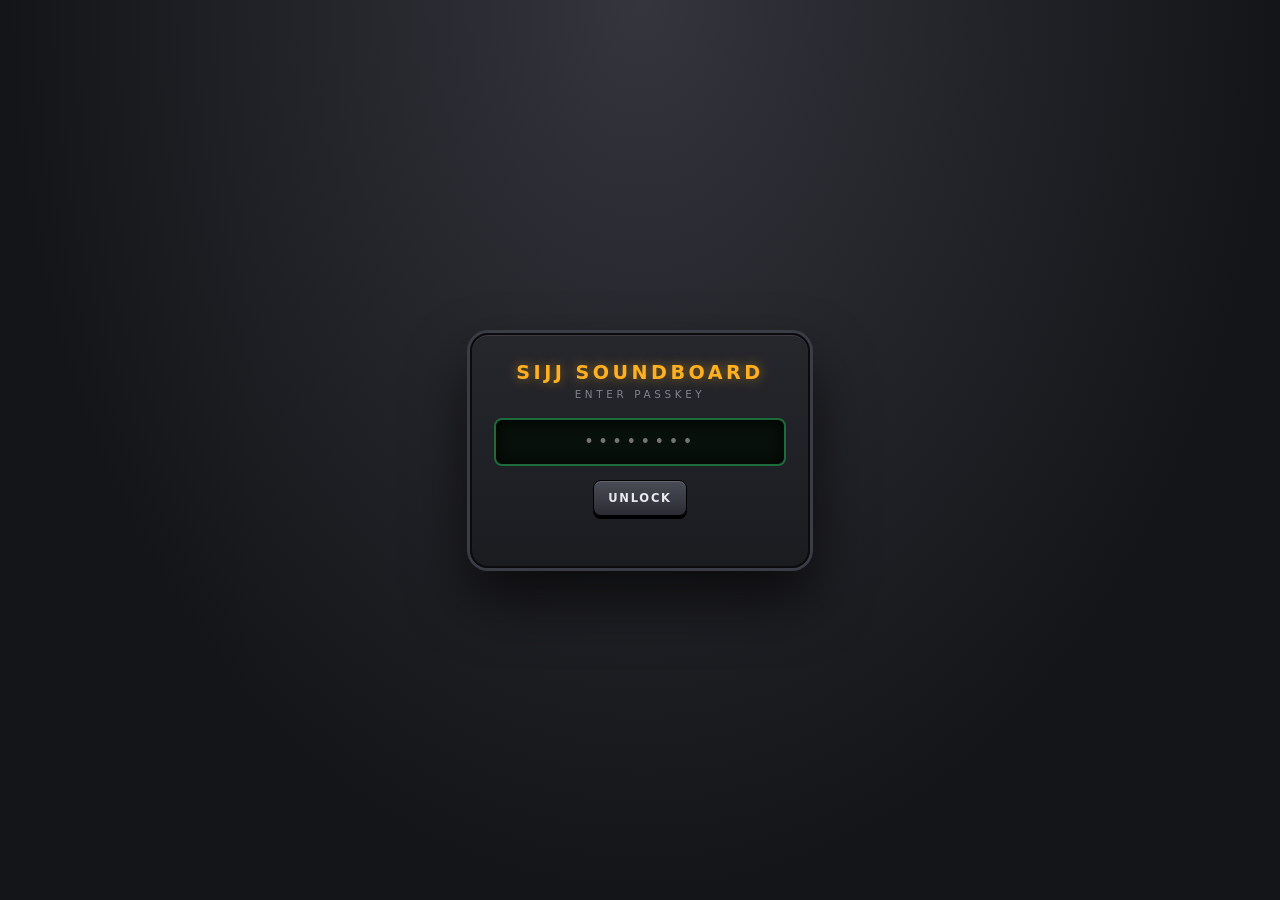
==== commit e77ab912: "Add passkey gate (yeahwell) to the site and Map page Co-Authored-By: Claude Sonnet 5.5 <noreply@anth" ====
--- a/admin.html
+++ b/admin.html
@@ -4,7 +4,8 @@
 <meta charset="utf-8">
 <meta name="viewport" content="width=device-width,initial-scale=1">
 <title>Edit Sijj Soundboard</title>
-<link rel="stylesheet" href="style.css">
+<link rel="stylesheet" href="style.css?v=4">
+<script src="gate.js?v=1"></script>
 </head>
 <body>
 <div class="deck">
--- a/style.css
+++ b/style.css
@@ -55,7 +55,7 @@
 .pad {
   position:relative; aspect-ratio:1; border-radius:14px; border:1px solid #000; cursor:pointer; color:#fff;
   display:flex; flex-direction:column; align-items:center; justify-content:center; gap:6px; padding:10px 8px;
-  font:inherit; font-weight:700; font-size:.95rem; text-align:center; line-height:1.15; word-break:break-word;
+  font:inherit; font-weight:700; font-size:.95rem; text-align:center; line-height:1.15; overflow-wrap:break-word;
   background:
     radial-gradient(circle at 50% 0%,#ffffff22,transparent 55%),
     linear-gradient(180deg,var(--c1,#4b4e5a),var(--c2,#2a2c33));
@@ -84,8 +84,24 @@
 .row .danger { background:linear-gradient(180deg,#d6453b,#8f1f18); }
 .toolbar { display:flex; gap:10px; margin-bottom:14px; align-items:center; flex-wrap:wrap; }
 .note { color:var(--muted); font-size:.8rem; margin:0 0 4px; flex:1; }
-@media (max-width:520px){ .row{grid-template-columns:36px 1fr} .row .actions{grid-column:1/-1;justify-content:flex-start} .grid{grid-template-columns:repeat(3,1fr);gap:10px} .pad{font-size:.75rem} }
+@media (max-width:520px){ .row{grid-template-columns:36px 1fr} .row .actions{grid-column:1/-1;justify-content:flex-start} .grid{grid-template-columns:repeat(3,1fr);gap:10px} .pad{font-size:.7rem} }
 .auth { margin-bottom:14px; background:#16171c; border:1px solid #000; border-radius:10px; padding:10px 12px; }
 .auth summary { cursor:pointer; font-size:.75rem; letter-spacing:.12em; text-transform:uppercase; color:var(--amber); }
 .auth input { width:100%; margin:6px 0; padding:9px; border-radius:6px; border:1px solid #000; background:#0c0d10; color:var(--text); font:inherit; }
 .btn-hw[disabled] { opacity:.4; cursor:not-allowed; }
+
+/* passkey gate */
+html.locked body > :not(#gate) { display:none !important; }
+#gate { position:fixed; inset:0; display:flex; align-items:center; justify-content:center; padding:20px; z-index:100;
+  background:radial-gradient(ellipse at top,#34353d 0%,#141518 70%); }
+.gate-box { width:100%; max-width:340px; padding:26px 22px; border-radius:18px; text-align:center;
+  background:linear-gradient(180deg,var(--chassis2),var(--chassis)); border:2px solid var(--edge);
+  box-shadow:0 0 0 3px #3b3d46, 0 30px 60px #000a, inset 0 1px 0 #ffffff18; }
+.gate-title { color:var(--amber); font-weight:700; letter-spacing:.18em; font-size:1.2rem; text-shadow:0 0 12px #ffb02088; }
+.gate-sub { color:var(--muted); letter-spacing:.35em; font-size:.65rem; margin:4px 0 18px; }
+.gate-box input { width:100%; padding:12px; margin-bottom:14px; border-radius:8px; border:2px solid #000; background:#07100a; color:var(--green);
+  font-family:"Courier New",monospace; font-size:1.1rem; text-align:center; letter-spacing:.2em; box-shadow:inset 0 0 14px #000; outline:none; }
+.gate-box input:focus { border-color:#1d6b3a; }
+.gate-err { color:var(--led); font-size:.75rem; letter-spacing:.2em; min-height:1em; margin-top:12px; }
+.gate-box.shake { animation:shake .3s; }
+@keyframes shake { 25% { transform:translateX(-8px) } 75% { transform:translateX(8px) } }
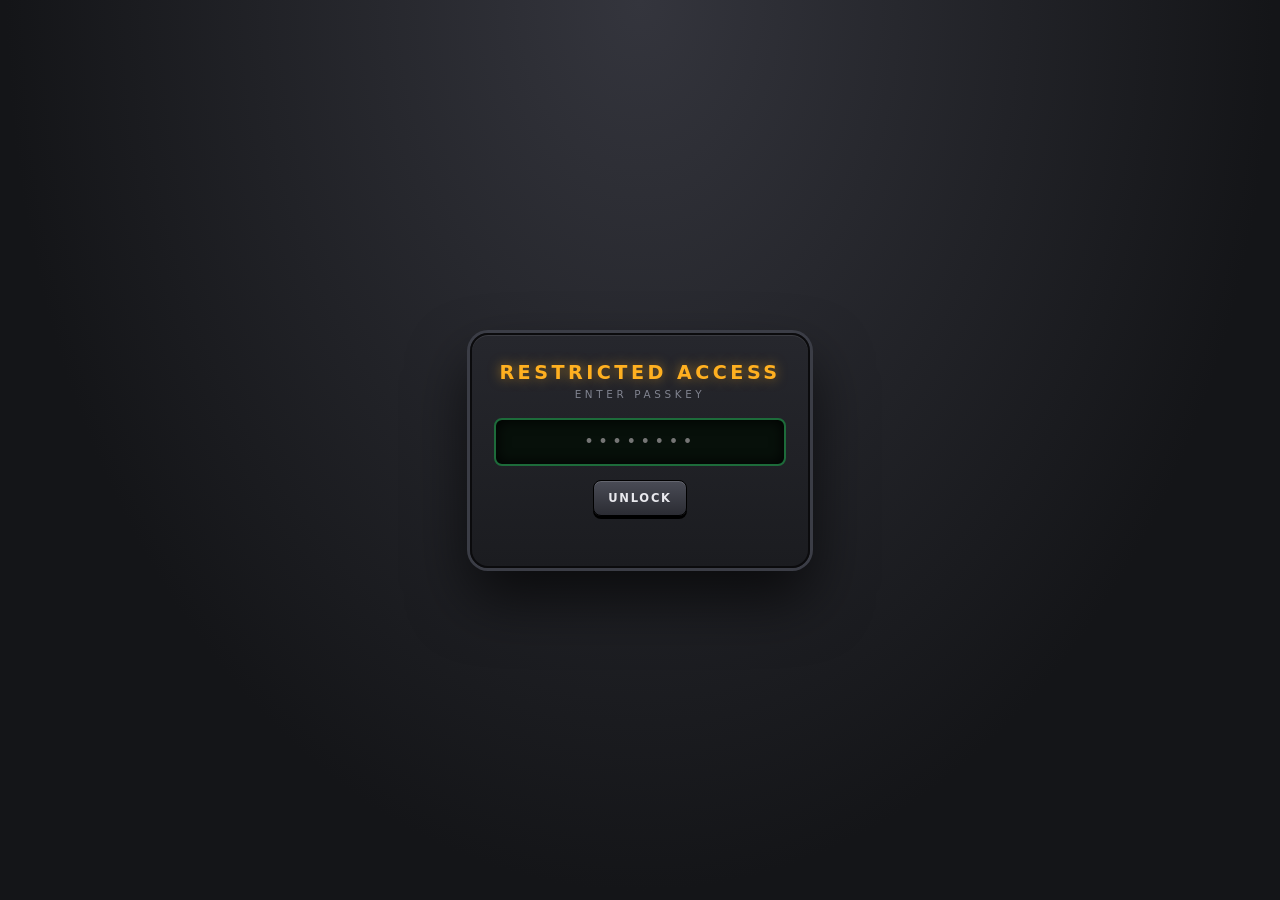
==== commit 196d970e: "Remove the name from the passkey prompt and tab title while locked Co-Authored-By: Claude Sonnet 5.5" ====
--- a/admin.html
+++ b/admin.html
@@ -5,7 +5,7 @@
 <meta name="viewport" content="width=device-width,initial-scale=1">
 <title>Edit Sijj Soundboard</title>
 <link rel="stylesheet" href="style.css?v=4">
-<script src="gate.js?v=1"></script>
+<script src="gate.js?v=2"></script>
 </head>
 <body>
 <div class="deck">
